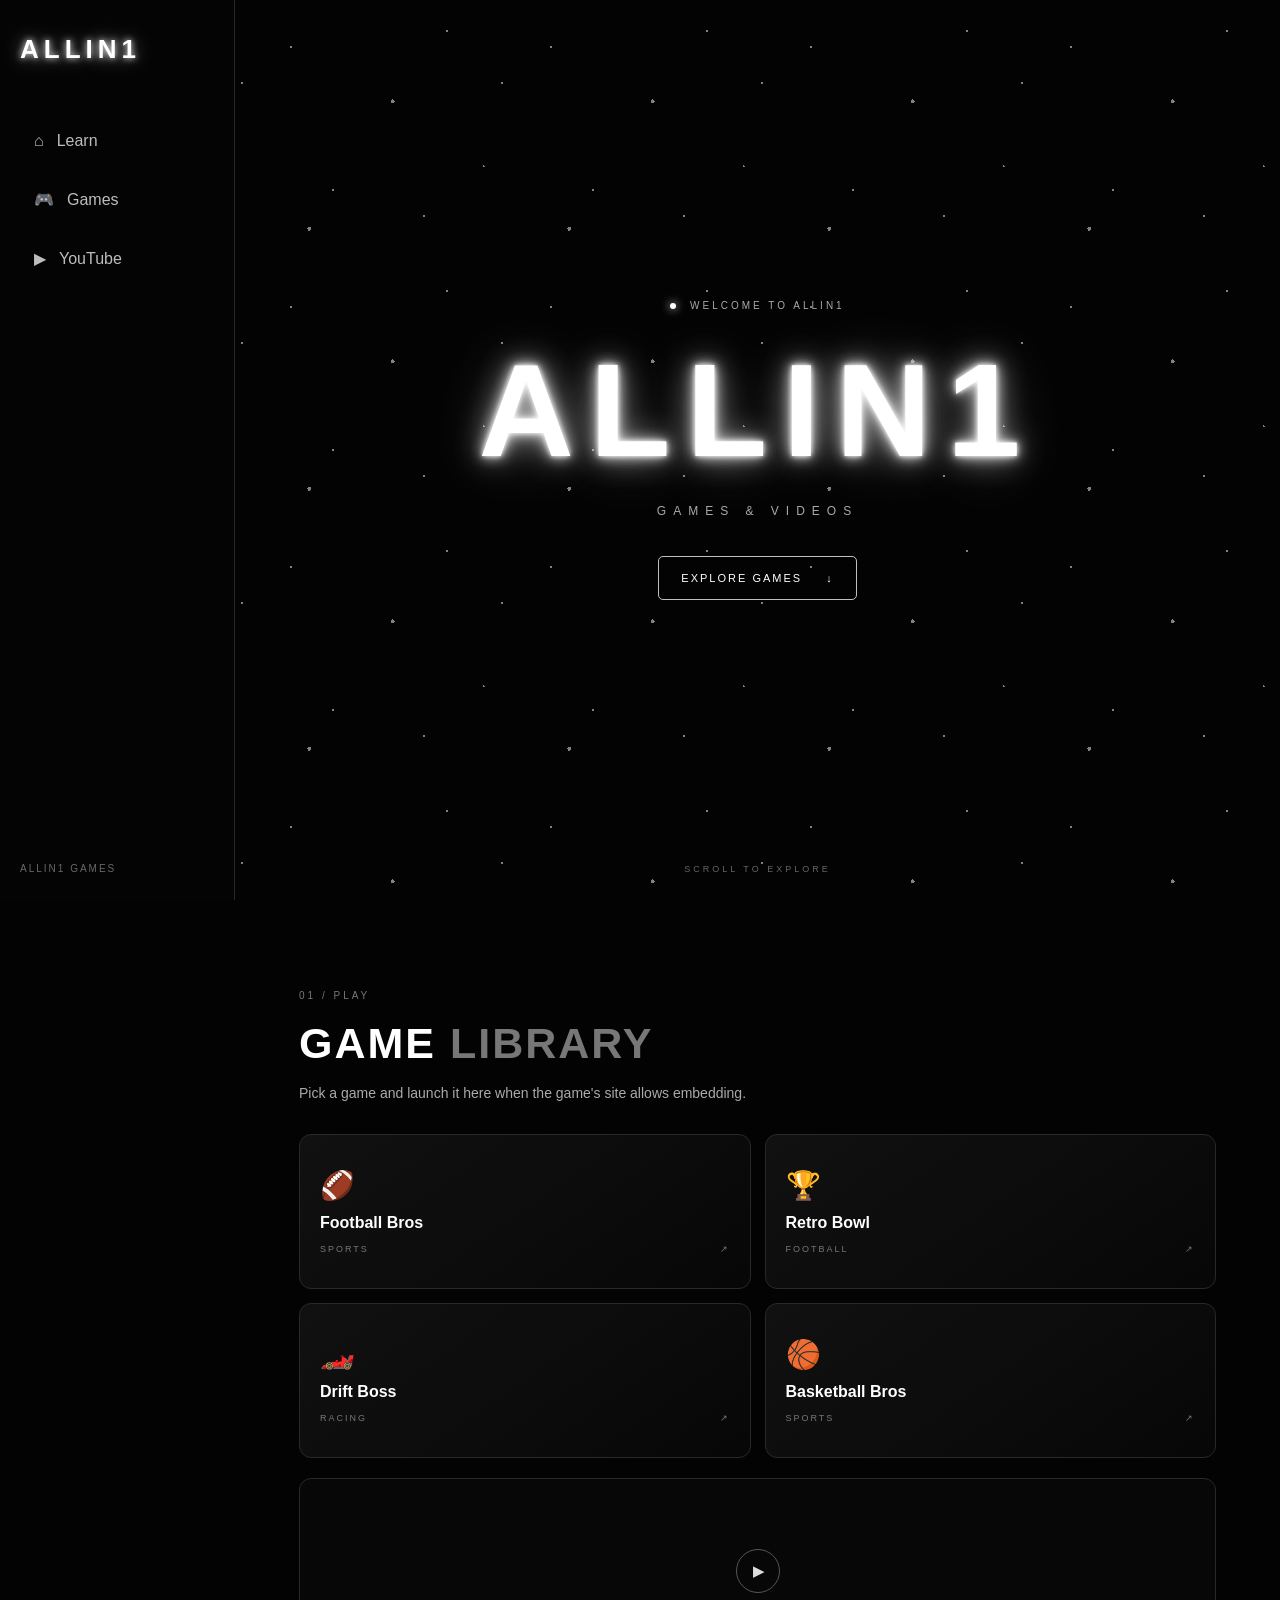
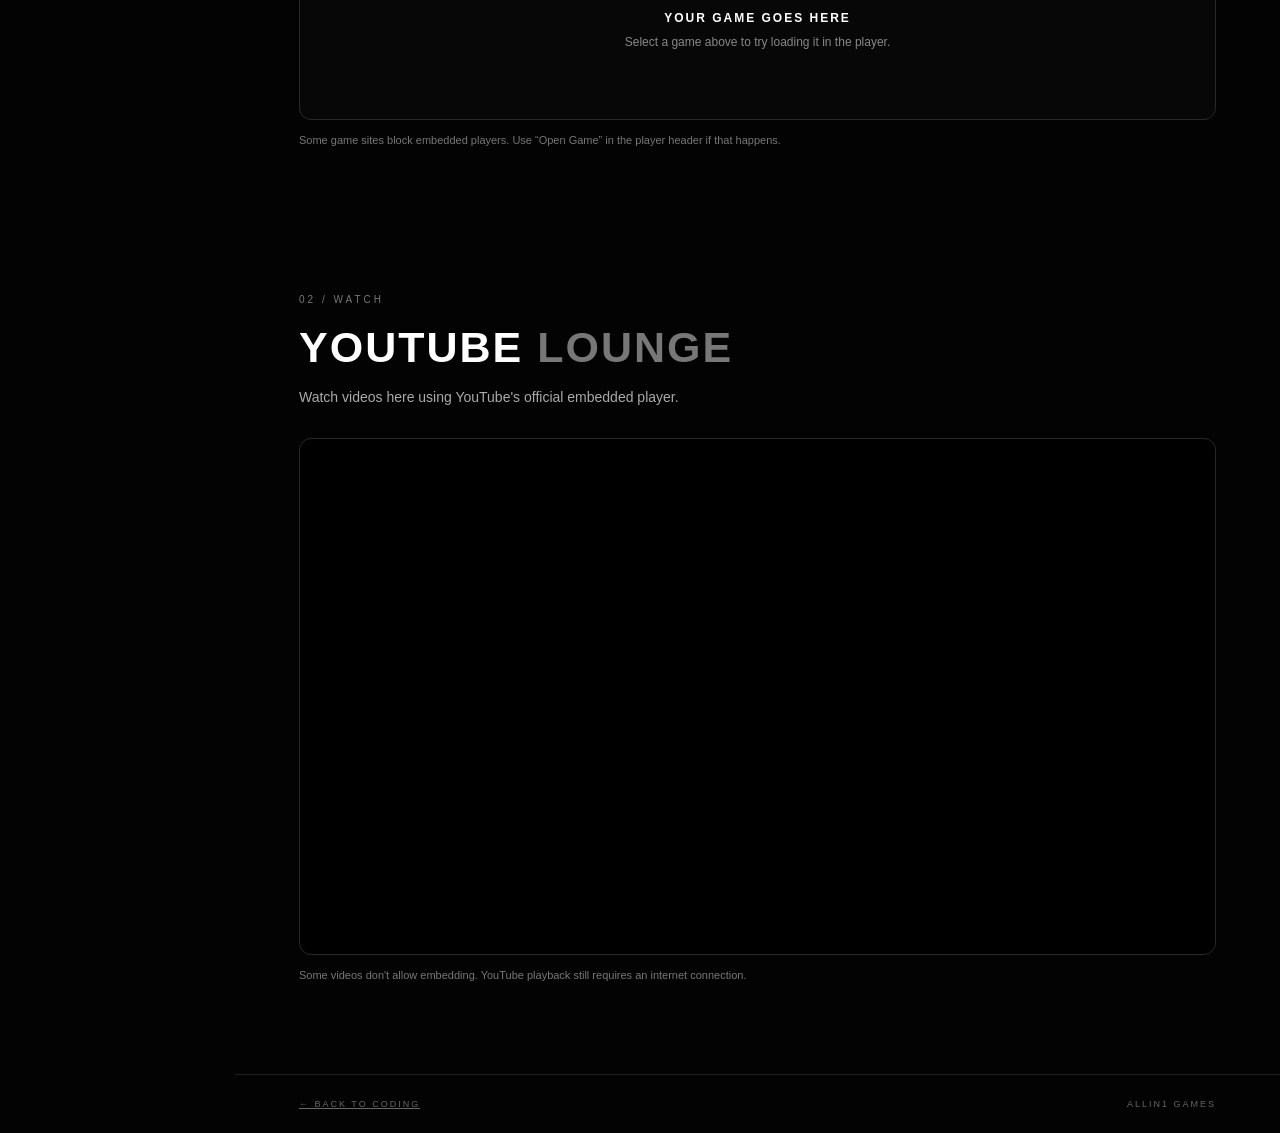
==== games.html @ b54f11da "Move game library to separate ALLIN1 page" ====
<!DOCTYPE html>
<html lang="en">
<head>
  <meta charset="UTF-8">
  <meta name="viewport" content="width=device-width, initial-scale=1">
  <meta name="theme-color" content="#030303">
  <title>ALLIN1 — Games</title>
  <link rel="stylesheet" href="./style.css">
</head>
<body>
  <div class="stars" aria-hidden="true"></div>
  <aside class="sidebar">
    <a class="sidebar-logo" href="./index.html" aria-label="ALLIN1 learning homepage">ALLIN1</a>
    <nav aria-label="Main navigation">
      <a href="./index.html">⌂ <span>Learn</span></a>
      <a href="#games">🎮 <span>Games</span></a>
      <a href="#youtube">▶ <span>YouTube</span></a>
    </nav>
    <p class="sidebar-note">ALLIN1 GAMES</p>
  </aside>

  <main id="home">
    <section class="hero">
      <div class="eyebrow"><span class="status-dot"></span> WELCOME TO ALLIN1</div>
      <h1>ALLIN1</h1>
      <p class="hero-subtitle">GAMES & VIDEOS</p>
      <a class="primary-button" href="#games">EXPLORE GAMES <span>↓</span></a>
      <div class="scroll-hint">SCROLL TO EXPLORE</div>
    </section>

    <section id="games" class="content-section">
      <div class="section-kicker">01 / PLAY</div>
      <h2>GAME <span>LIBRARY</span></h2>
      <p class="section-description">Pick a game and launch it here when the game's site allows embedding.</p>
      <div class="game-grid">
        <button class="game-card" data-game="https://www.miniplay.com/embed/football-bros" data-name="Football Bros">
          <span class="game-icon">🏈</span><span class="game-name">Football Bros</span><span class="game-category">SPORTS <span>↗</span></span>
        </button>
        <button class="game-card" data-game="https://poki.com/en/g/retro-bowl" data-name="Retro Bowl">
          <span class="game-icon">🏆</span><span class="game-name">Retro Bowl</span><span class="game-category">FOOTBALL <span>↗</span></span>
        </button>
        <button class="game-card" data-game="https://driftboss.game/" data-name="Drift Boss">
          <span class="game-icon">🏎️</span><span class="game-name">Drift Boss</span><span class="game-category">RACING <span>↗</span></span>
        </button>
        <button class="game-card" data-game="https://basketball-bros.io/" data-name="Basketball Bros">
          <span class="game-icon">🏀</span><span class="game-name">Basketball Bros</span><span class="game-category">SPORTS <span>↗</span></span>
        </button>
      </div>
      <div id="game-player" class="game-player">
        <div class="player-placeholder"><span class="play-symbol">▶</span><h3>YOUR GAME GOES HERE</h3><p>Select a game above to try loading it in the player.</p></div>
      </div>
      <p class="small-note">Some game sites block embedded players. Use “Open Game” in the player header if that happens.</p>
    </section>

    <section id="youtube" class="content-section youtube-section">
      <div class="section-kicker">02 / WATCH</div>
      <h2>YOUTUBE <span>LOUNGE</span></h2>
      <p class="section-description">Watch videos here using YouTube's official embedded player.</p>
      <div class="video-player">
        <iframe src="https://www.youtube-nocookie.com/embed/jfKfPfyJRdk" title="YouTube video player" loading="lazy" allow="accelerometer; autoplay; clipboard-write; encrypted-media; gyroscope; picture-in-picture; web-share" referrerpolicy="strict-origin-when-cross-origin" allowfullscreen></iframe>
      </div>
      <p class="small-note">Some videos don't allow embedding. YouTube playback still requires an internet connection.</p>
    </section>
    <footer><a class="footer-home-link" href="./index.html">← BACK TO CODING</a><span>ALLIN1 GAMES</span></footer>
  </main>
  <script src="./script.js"></script>
</body>
</html>
---- style.css ----
:root{color-scheme:dark;--bg:#030303;--panel:#0b0b0b;--line:rgba(255,255,255,.14);--muted:#a3a3a3;--white:#fff}
*{box-sizing:border-box;margin:0;padding:0}
html{scroll-behavior:smooth;scroll-padding-top:24px}
body{min-height:100vh;background:var(--bg);color:var(--white);font-family:Arial,Helvetica,sans-serif;overflow-x:hidden}
a{color:inherit}
.stars{position:fixed;inset:0;z-index:0;pointer-events:none;opacity:.5;background-image:radial-gradient(1px 1px at 12% 18%,#fff 99%,transparent),radial-gradient(1px 1px at 28% 73%,#fff 99%,transparent),radial-gradient(2px 2px at 51% 39%,#fff 99%,transparent),radial-gradient(1px 1px at 72% 12%,#fff 99%,transparent),radial-gradient(1px 1px at 86% 64%,#fff 99%,transparent),radial-gradient(2px 2px at 19% 88%,#fff 99%,transparent),radial-gradient(1px 1px at 93% 32%,#fff 99%,transparent),radial-gradient(1px 1px at 63% 83%,#fff 99%,transparent);background-size:260px 260px}
.sidebar{position:fixed;inset:0 auto 0 0;width:235px;padding:30px 20px;background:rgba(5,5,5,.92);border-right:1px solid var(--line);z-index:5;backdrop-filter:blur(12px)}
.sidebar-logo{display:inline-block;font-size:26px;font-weight:900;letter-spacing:5px;text-decoration:none;text-shadow:0 0 7px #fff,0 0 20px rgba(255,255,255,.55);margin:4px 0 52px}
.sidebar nav{display:grid;gap:10px}
.sidebar nav a{display:flex;gap:13px;align-items:center;padding:14px 13px;color:#bdbdbd;text-decoration:none;border:1px solid transparent;border-radius:9px;transition:.2s}
.sidebar nav a:hover,.sidebar nav a:focus-visible{color:#fff;background:rgba(255,255,255,.06);border-color:var(--line);box-shadow:0 0 18px rgba(255,255,255,.06);outline:none}
.sidebar-note{position:absolute;bottom:26px;color:#686868;font-size:10px;letter-spacing:2px}
main{position:relative;z-index:1;margin-left:235px;min-height:100vh}
.hero{min-height:100vh;display:flex;flex-direction:column;align-items:center;justify-content:center;text-align:center;padding:70px 24px;position:relative}
.eyebrow,.section-kicker{font-size:10px;letter-spacing:3px;color:#aaa}
.status-dot{display:inline-block;width:6px;height:6px;border-radius:50%;background:#fff;box-shadow:0 0 10px #fff;margin-right:8px}
.hero h1{margin:24px 0 0;font-size:clamp(58px,11vw,132px);font-weight:900;letter-spacing:clamp(5px,1.5vw,16px);text-shadow:0 0 5px #fff,0 0 14px #fff,0 0 32px rgba(255,255,255,.65),0 0 65px rgba(255,255,255,.28);animation:glow 3s ease-in-out infinite alternate}
.hero-subtitle{margin-top:18px;color:#aaa;font-size:12px;letter-spacing:clamp(3px,.6vw,7px)}
.primary-button{margin-top:38px;display:inline-flex;align-items:center;gap:24px;padding:15px 22px;border:1px solid rgba(255,255,255,.75);border-radius:5px;text-decoration:none;font-size:11px;letter-spacing:2px;transition:.2s}
.primary-button:hover{background:#fff;color:#000;box-shadow:0 0 24px rgba(255,255,255,.25)}
.scroll-hint{position:absolute;bottom:26px;color:#666;font-size:9px;letter-spacing:3px}
.content-section{max-width:1250px;margin:0 auto;padding:90px clamp(22px,5vw,70px);scroll-margin-top:20px}
.section-kicker{margin-bottom:18px;color:#777}
.content-section h2{font-size:clamp(28px,4vw,43px);letter-spacing:2px;margin-bottom:14px}
.content-section h2 span{color:#777}
.section-description{color:#aaa;line-height:1.7;margin-bottom:28px;font-size:14px}
.game-grid{display:grid;grid-template-columns:repeat(2,minmax(0,1fr));gap:14px;margin-bottom:20px}
.game-card{margin:0;min-height:155px;display:flex;flex-direction:column;align-items:flex-start;justify-content:center;gap:12px;padding:20px;background:linear-gradient(145deg,#111,#070707);border:1px solid #292929;border-radius:12px;color:#fff;text-align:left;letter-spacing:0;transition:transform .2s,border-color .2s,box-shadow .2s}
.game-card:hover{transform:translateY(-3px);background:#101010;color:#fff;border-color:#aaa;box-shadow:0 0 22px rgba(255,255,255,.08)}
.game-icon{font-size:28px}
.game-name{font-size:16px;font-weight:700}
.game-category{display:flex;width:100%;justify-content:space-between;color:#777;font-size:9px;letter-spacing:2px}
.game-player{min-height:240px;overflow:hidden;border:1px solid #292929;border-radius:12px;background:#070707}
.player-placeholder{min-height:240px;display:flex;flex-direction:column;justify-content:center;align-items:center;text-align:center;padding:25px}
.play-symbol{display:grid;place-items:center;width:44px;height:44px;border:1px solid #555;border-radius:50%;font-size:15px;margin-bottom:18px;padding-left:3px;color:#ddd}
.player-placeholder h3{font-size:12px;letter-spacing:2px}
.player-placeholder p{color:#888;font-size:12px;margin-top:10px}
.player-header{display:flex;justify-content:space-between;align-items:center;gap:12px;padding:14px 16px;border-bottom:1px solid #292929}
.player-header h3{font-size:14px}
.player-header a{font-size:12px;color:#fff;text-decoration:none;border:1px solid #444;padding:8px 10px;border-radius:5px}
.player-header a:hover{border-color:#fff}
.game-player iframe{display:block;width:100%;height:600px;border:0;background:#000}
.small-note{font-size:11px;line-height:1.6;color:#777;margin-top:12px}
.youtube-section{padding-top:55px}
.video-player{overflow:hidden;border:1px solid #292929;border-radius:12px;background:#000}
.video-player iframe{display:block;width:100%;aspect-ratio:16/9;border:0}
footer{display:flex;justify-content:space-between;gap:20px;padding:24px clamp(22px,5vw,70px);border-top:1px solid #202020;color:#666;font-size:9px;letter-spacing:2px}
footer span:first-child{color:#ddd;font-weight:900}
@keyframes glow{from{text-shadow:0 0 5px #fff,0 0 14px rgba(255,255,255,.8)}to{text-shadow:0 0 8px #fff,0 0 28px #fff,0 0 55px rgba(255,255,255,.55)}}
@media(max-width:760px){.sidebar{position:relative;width:100%;height:auto;padding:16px 18px;border-right:0;border-bottom:1px solid var(--line)}.sidebar-logo{font-size:22px;margin:0 0 15px}.sidebar nav{display:flex;flex-wrap:wrap;gap:6px}.sidebar nav a{padding:10px 12px;font-size:13px}.sidebar-note{display:none}main{margin-left:0}.hero{min-height:75vh}.content-section{padding-top:65px;padding-bottom:65px}.game-player iframe{height:430px}}
@media(max-width:420px){.game-grid{grid-template-columns:1fr}.game-card{min-height:125px}.hero-subtitle{line-height:1.8}footer{flex-direction:column}}
@media(prefers-reduced-motion:reduce){*,*::before,*::after{scroll-behavior:auto!important;animation:none!important;transition:none!important}}
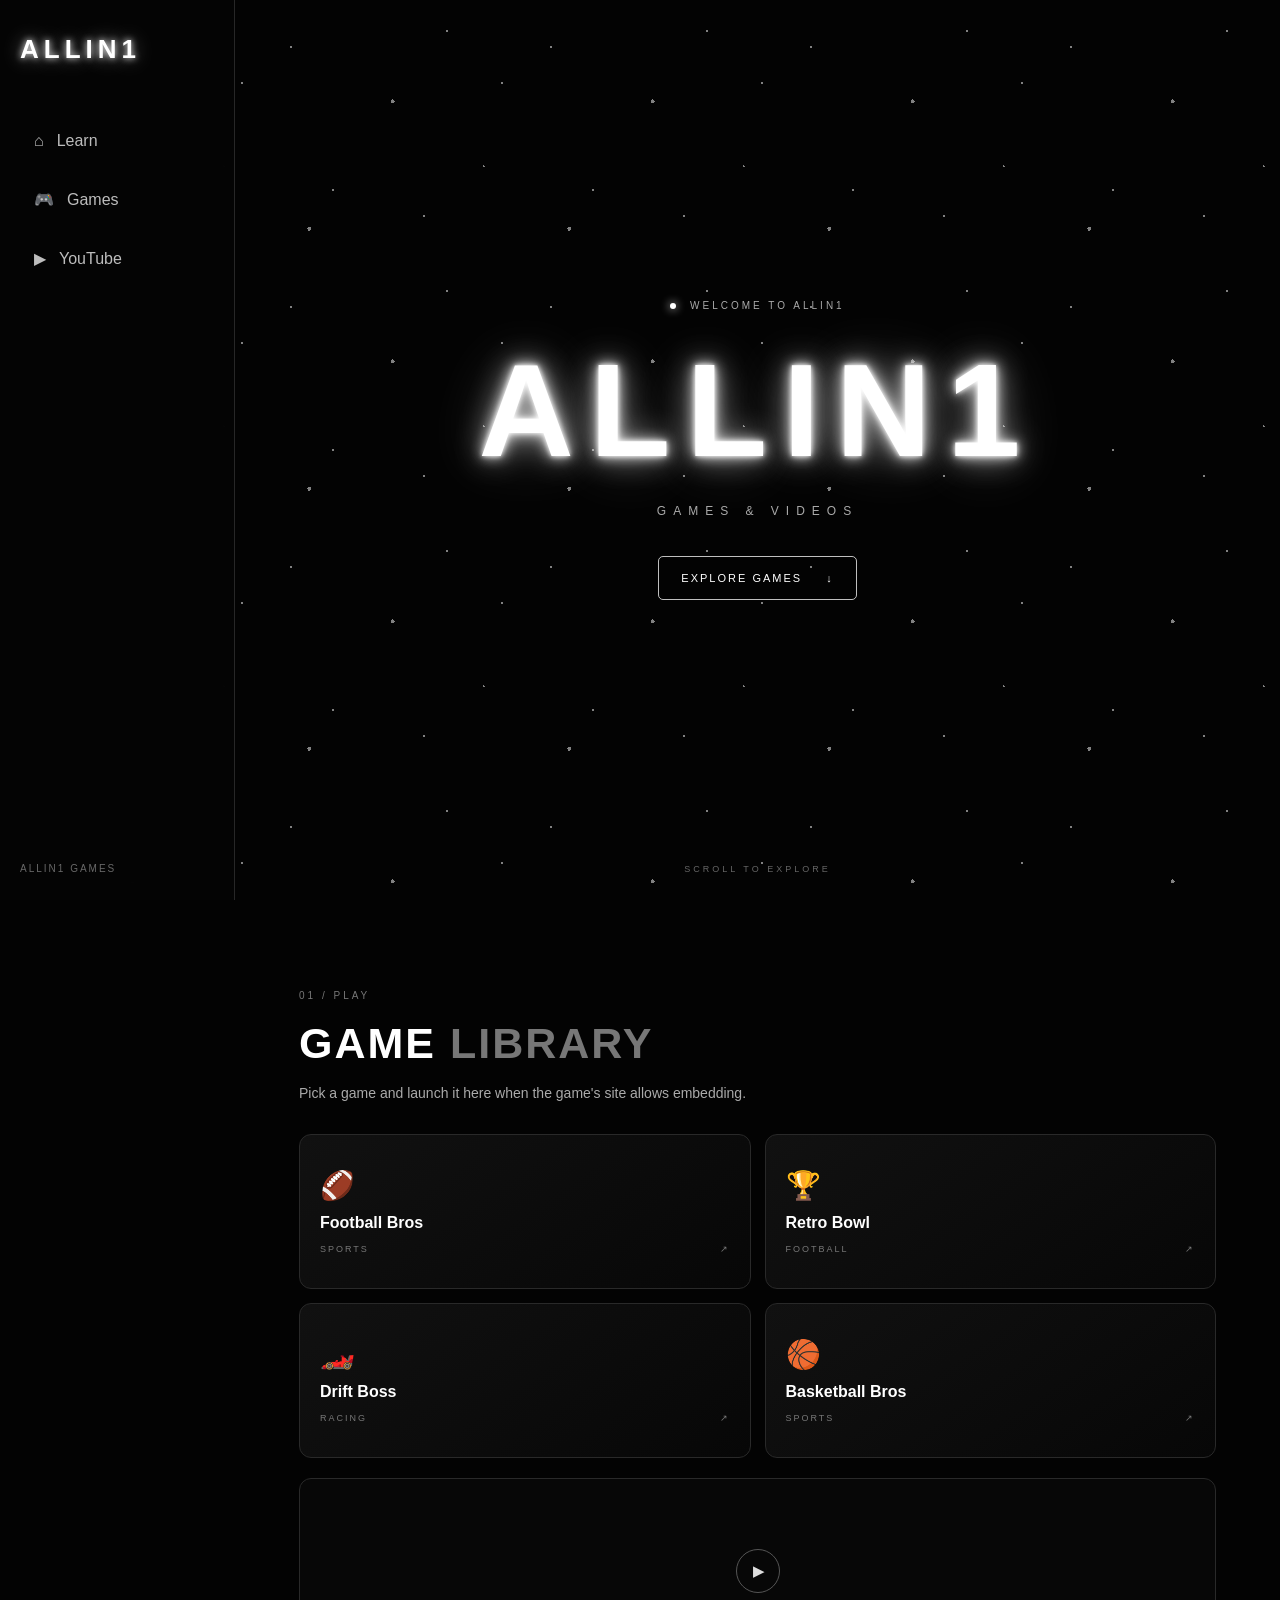
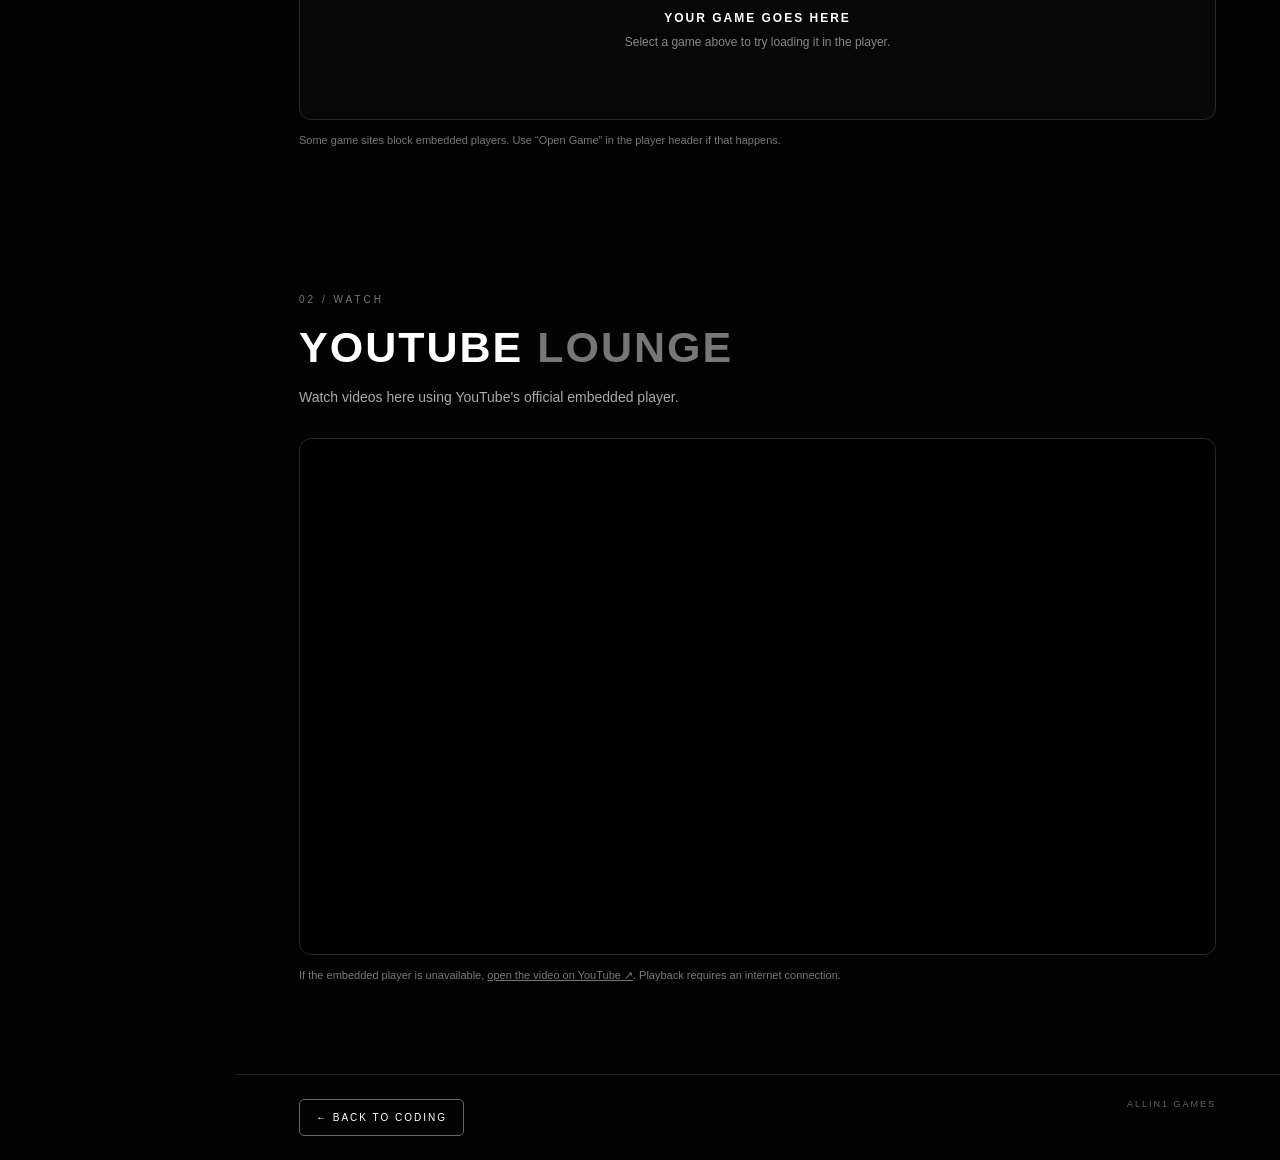
==== commit f4b0520a: "Fix unavailable YouTube live stream embed" ====
--- a/games.html
+++ b/games.html
@@ -57,9 +57,9 @@
       <h2>YOUTUBE <span>LOUNGE</span></h2>
       <p class="section-description">Watch videos here using YouTube's official embedded player.</p>
       <div class="video-player">
-        <iframe src="https://www.youtube-nocookie.com/embed/jfKfPfyJRdk" title="YouTube video player" loading="lazy" allow="accelerometer; autoplay; clipboard-write; encrypted-media; gyroscope; picture-in-picture; web-share" referrerpolicy="strict-origin-when-cross-origin" allowfullscreen></iframe>
+        <iframe src="https://www.youtube-nocookie.com/embed/M7lc1UVf-VE" title="YouTube embedded player demo" loading="lazy" allow="accelerometer; autoplay; clipboard-write; encrypted-media; gyroscope; picture-in-picture; web-share" referrerpolicy="strict-origin-when-cross-origin" allowfullscreen></iframe>
       </div>
-      <p class="small-note">Some videos don't allow embedding. YouTube playback still requires an internet connection.</p>
+      <p class="small-note">If the embedded player is unavailable, <a href="https://www.youtube.com/watch?v=M7lc1UVf-VE" target="_blank" rel="noopener noreferrer">open the video on YouTube ↗</a>. Playback requires an internet connection.</p>
     </section>
     <footer><a class="footer-home-link" href="./index.html">← BACK TO CODING</a><span>ALLIN1 GAMES</span></footer>
   </main>
--- a/style.css
+++ b/style.css
@@ -50,3 +50,28 @@
 @media(max-width:760px){.sidebar{position:relative;width:100%;height:auto;padding:16px 18px;border-right:0;border-bottom:1px solid var(--line)}.sidebar-logo{font-size:22px;margin:0 0 15px}.sidebar nav{display:flex;flex-wrap:wrap;gap:6px}.sidebar nav a{padding:10px 12px;font-size:13px}.sidebar-note{display:none}main{margin-left:0}.hero{min-height:75vh}.content-section{padding-top:65px;padding-bottom:65px}.game-player iframe{height:430px}}
 @media(max-width:420px){.game-grid{grid-template-columns:1fr}.game-card{min-height:125px}.hero-subtitle{line-height:1.8}footer{flex-direction:column}}
 @media(prefers-reduced-motion:reduce){*,*::before,*::after{scroll-behavior:auto!important;animation:none!important;transition:none!important}}
+
+
+/* Coding information homepage */
+.learning-page main{margin-left:0}
+.learning-hero{min-height:92vh}
+.learning-hero h1{letter-spacing:clamp(6px,2vw,20px)}
+.learning-content{max-width:1120px}
+.coding-cards{display:grid;grid-template-columns:repeat(3,minmax(0,1fr));gap:16px}
+.coding-card{padding:25px 22px;background:linear-gradient(145deg,rgba(20,20,20,.96),rgba(5,5,5,.96));border:1px solid #292929;border-radius:12px;min-width:0}
+.coding-icon{font-size:29px;color:#fff;text-shadow:0 0 14px rgba(255,255,255,.5);margin-bottom:20px}
+.card-label{font-size:9px;letter-spacing:2px;color:#777;margin-bottom:9px}
+.coding-card h3{font-size:23px;letter-spacing:2px;margin-bottom:12px}
+.coding-card p,.simple-steps p,.fact-panel p{font-size:13px;line-height:1.8;color:#aaa}
+.coding-card pre{white-space:pre-wrap;overflow-wrap:anywhere;margin-top:18px;padding:13px;background:#030303;border:1px solid #242424;border-radius:7px;color:#e9e9e9;font-size:12px;line-height:1.7}
+.simple-steps{display:grid;gap:0;border-top:1px solid #292929}
+.simple-steps>div{display:flex;align-items:center;gap:22px;padding:20px 4px;border-bottom:1px solid #292929}
+.step-number{font-size:11px;letter-spacing:2px;color:#777}
+.simple-steps strong{color:#fff}
+.fact-panel{display:flex;gap:18px;align-items:flex-start;margin-top:26px;padding:23px;border:1px solid #292929;border-radius:10px;background:rgba(255,255,255,.025)}
+.fact-mark{color:#fff;font-size:20px;text-shadow:0 0 12px #fff}
+.learning-footer{display:flex;align-items:center;justify-content:space-between;gap:20px;padding:28px clamp(22px,5vw,70px);border-top:1px solid #202020;color:#777;font-size:9px;letter-spacing:2px}
+.footer-home-link{display:inline-block;color:#fff;text-decoration:none;border:1px solid #666;border-radius:5px;padding:12px 16px;font-size:10px;letter-spacing:2px;transition:.2s}
+.footer-home-link:hover,.footer-home-link:focus-visible{background:#fff;color:#000;outline:none;box-shadow:0 0 20px rgba(255,255,255,.18)}
+@media(max-width:850px){.coding-cards{grid-template-columns:1fr}.coding-card{padding:22px}.learning-hero{min-height:80vh}}
+@media(prefers-reduced-motion:reduce){.hero h1{animation:none}}
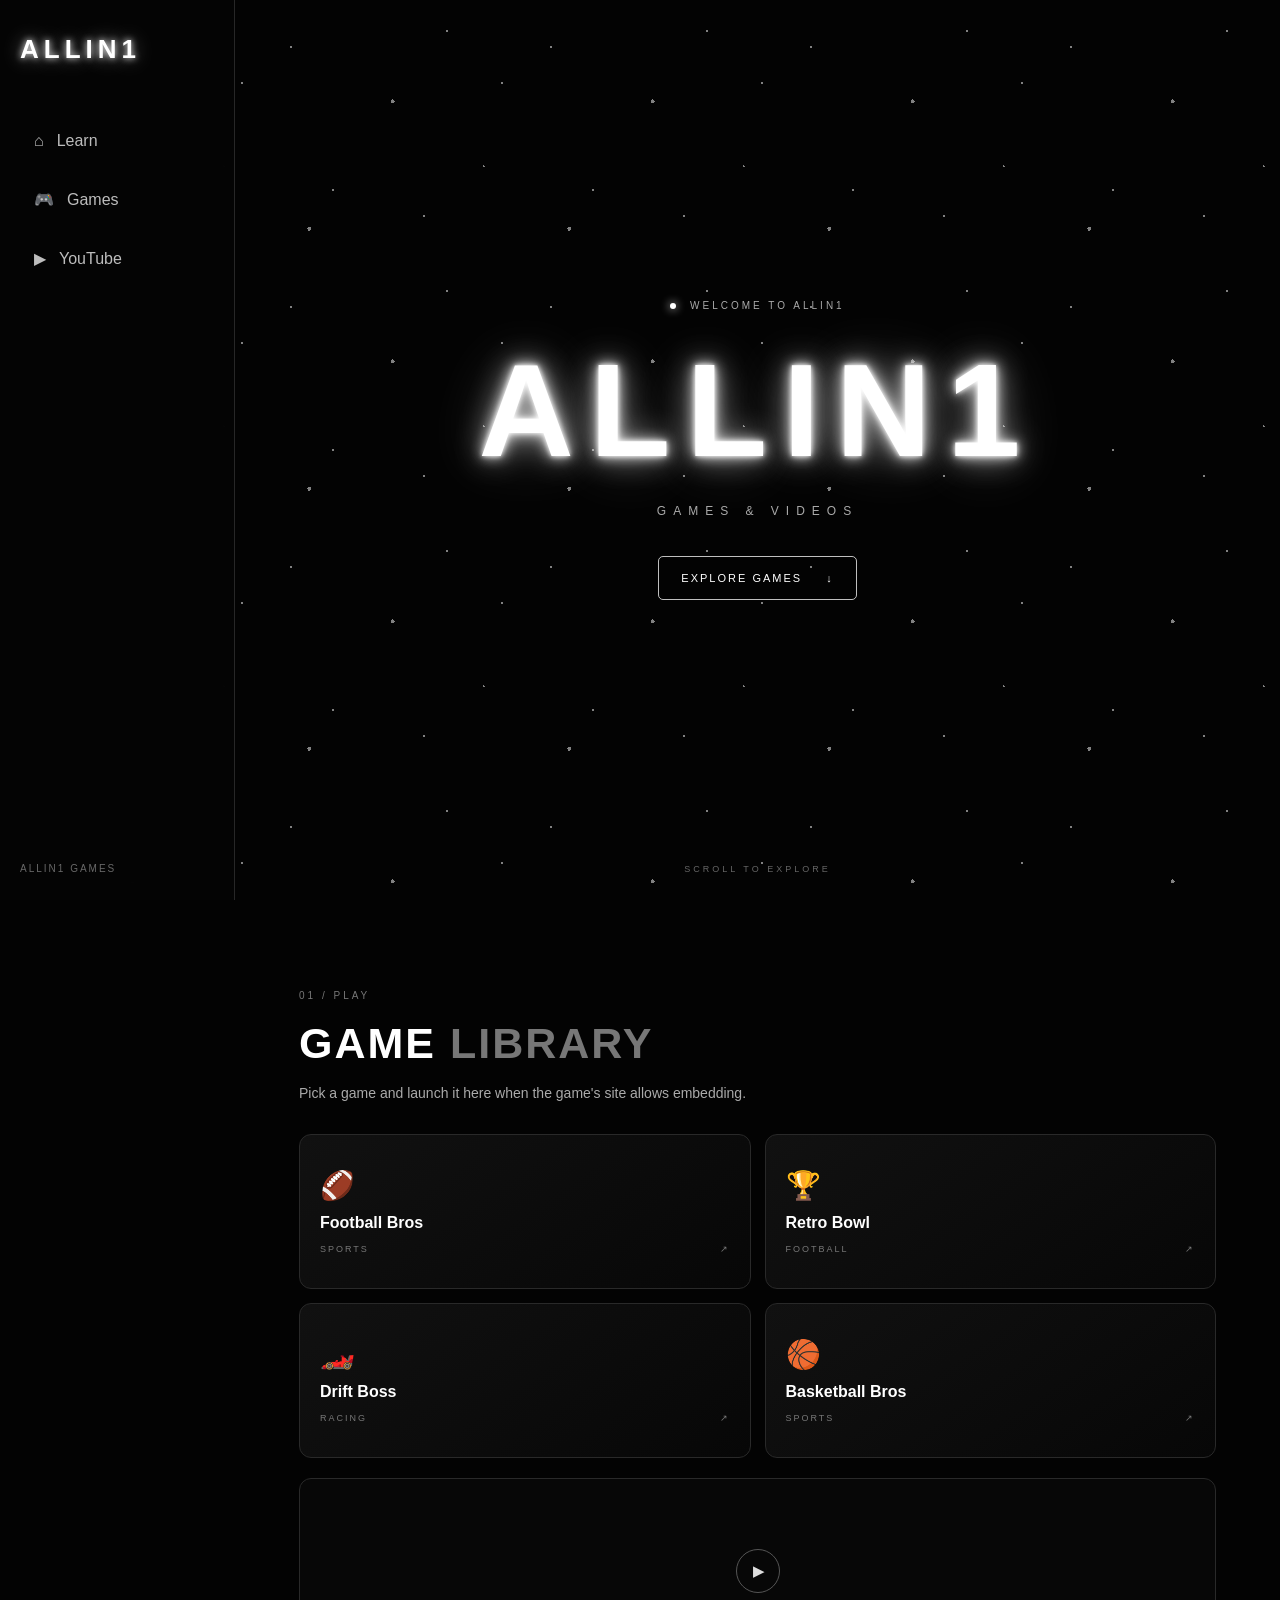
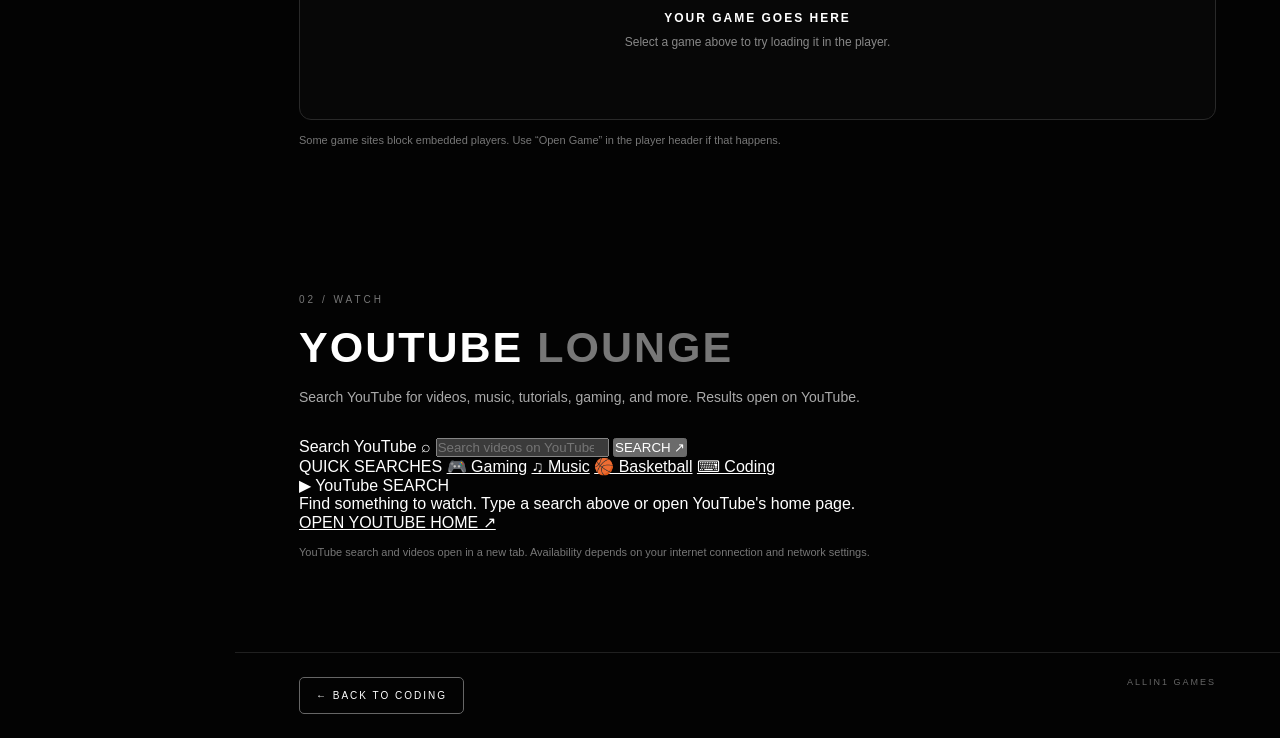
==== commit e2553390: "Replace single video with YouTube search lounge" ====
--- a/games.html
+++ b/games.html
@@ -55,11 +55,26 @@
     <section id="youtube" class="content-section youtube-section">
       <div class="section-kicker">02 / WATCH</div>
       <h2>YOUTUBE <span>LOUNGE</span></h2>
-      <p class="section-description">Watch videos here using YouTube's official embedded player.</p>
-      <div class="video-player">
-        <iframe src="https://www.youtube-nocookie.com/embed/M7lc1UVf-VE" title="YouTube embedded player demo" loading="lazy" allow="accelerometer; autoplay; clipboard-write; encrypted-media; gyroscope; picture-in-picture; web-share" referrerpolicy="strict-origin-when-cross-origin" allowfullscreen></iframe>
+      <p class="section-description">Search YouTube for videos, music, tutorials, gaming, and more. Results open on YouTube.</p>
+      <form class="youtube-search" action="https://www.youtube.com/results" method="get" target="_blank" rel="noopener noreferrer">
+        <label class="sr-only" for="youtube-query">Search YouTube</label>
+        <span class="youtube-search-icon" aria-hidden="true">⌕</span>
+        <input id="youtube-query" type="search" name="search_query" placeholder="Search videos on YouTube..." required>
+        <button type="submit">SEARCH ↗</button>
+      </form>
+      <div class="youtube-shortcuts" aria-label="Popular YouTube searches">
+        <span>QUICK SEARCHES</span>
+        <a href="https://www.youtube.com/results?search_query=gaming" target="_blank" rel="noopener noreferrer">🎮 Gaming</a>
+        <a href="https://www.youtube.com/results?search_query=music" target="_blank" rel="noopener noreferrer">♫ Music</a>
+        <a href="https://www.youtube.com/results?search_query=basketball+highlights" target="_blank" rel="noopener noreferrer">🏀 Basketball</a>
+        <a href="https://www.youtube.com/results?search_query=coding+tutorials" target="_blank" rel="noopener noreferrer">⌨ Coding</a>
       </div>
-      <p class="small-note">If the embedded player is unavailable, <a href="https://www.youtube.com/watch?v=M7lc1UVf-VE" target="_blank" rel="noopener noreferrer">open the video on YouTube ↗</a>. Playback requires an internet connection.</p>
+      <div class="youtube-home-panel">
+        <div class="youtube-panel-logo"><span class="youtube-play">▶</span> YouTube <span class="youtube-panel-tag">SEARCH</span></div>
+        <p>Find something to watch. Type a search above or open YouTube's home page.</p>
+        <a class="youtube-open-link" href="https://www.youtube.com/" target="_blank" rel="noopener noreferrer">OPEN YOUTUBE HOME ↗</a>
+      </div>
+      <p class="small-note">YouTube search and videos open in a new tab. Availability depends on your internet connection and network settings.</p>
     </section>
     <footer><a class="footer-home-link" href="./index.html">← BACK TO CODING</a><span>ALLIN1 GAMES</span></footer>
   </main>
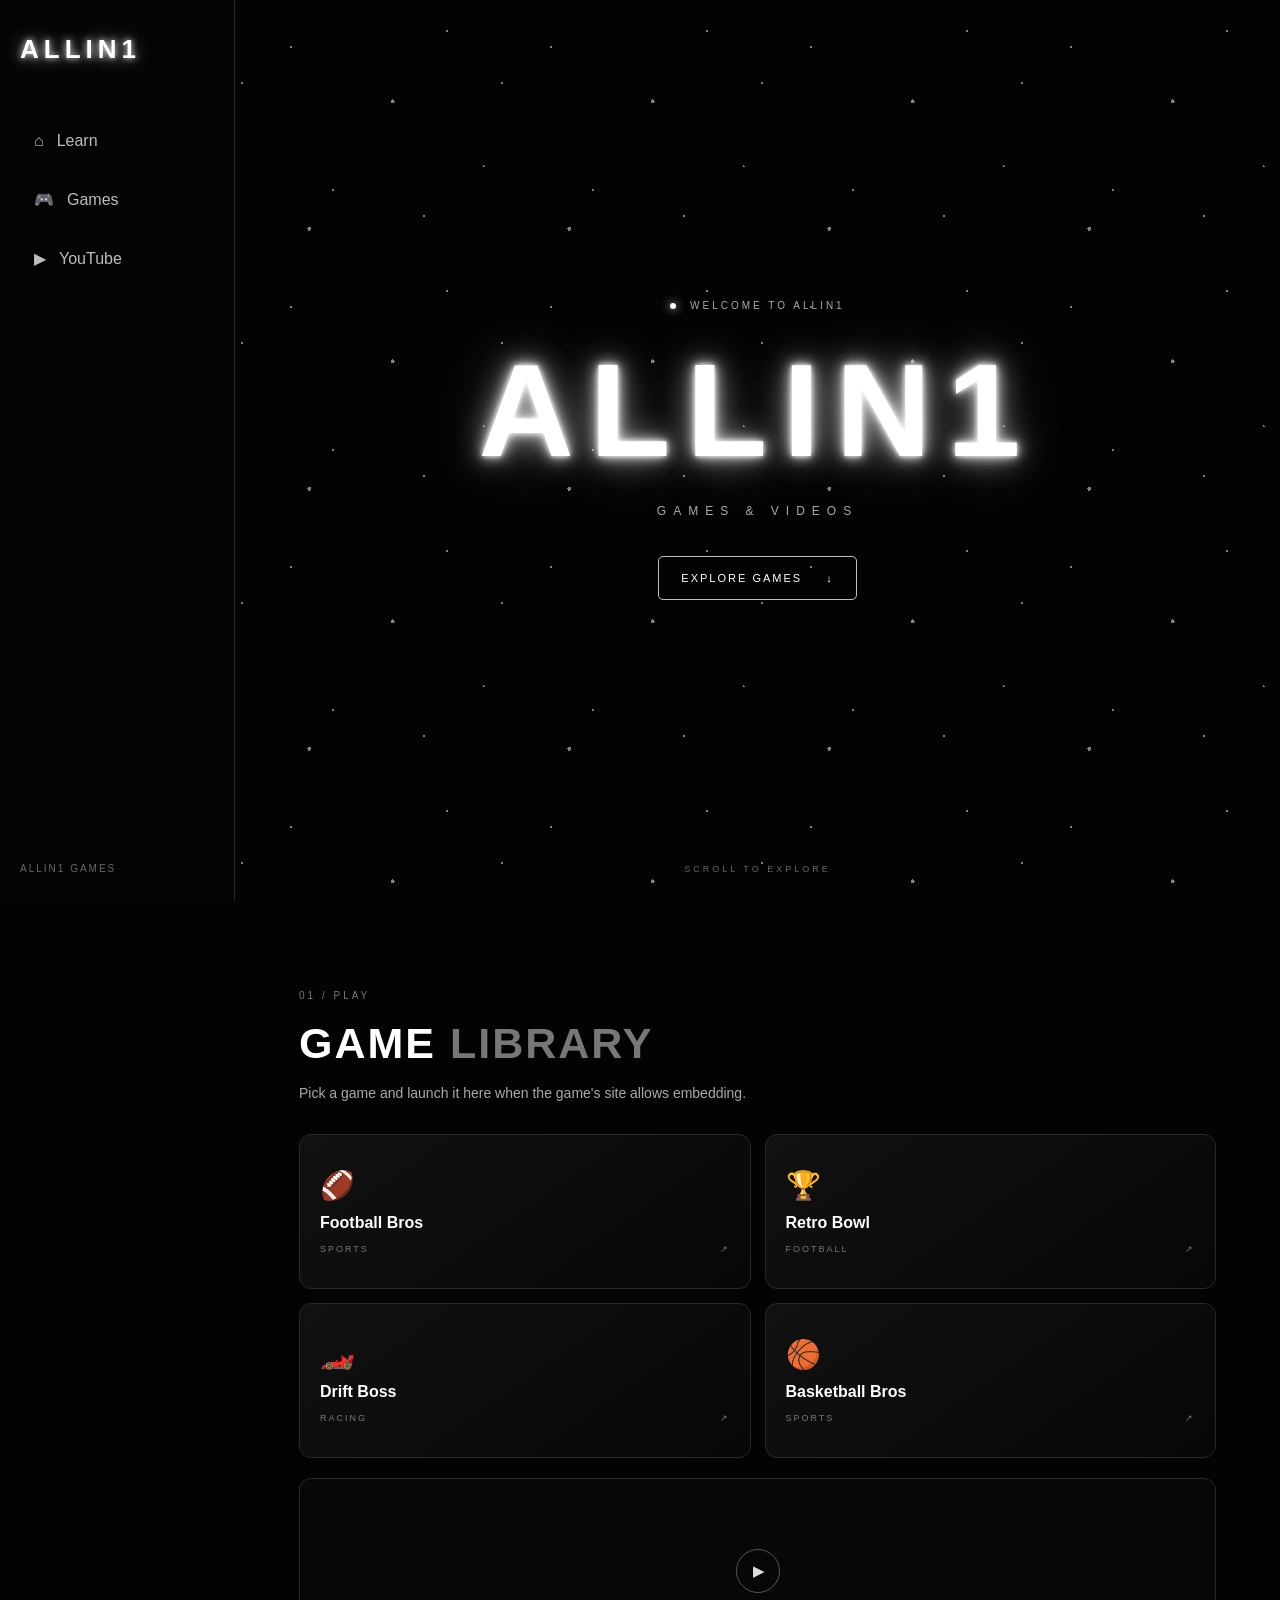
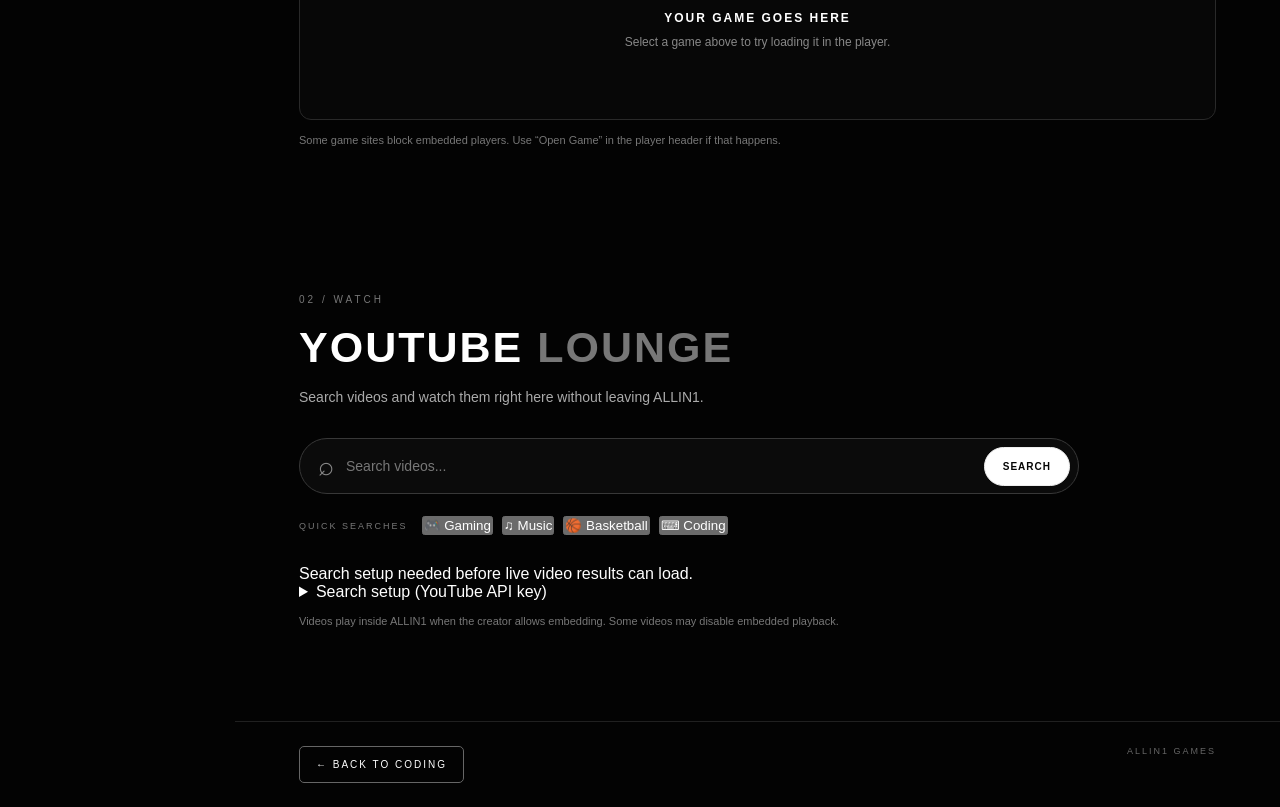
==== commit 834b0ee1: "Build in-page YouTube search and video player" ====
--- a/games.html
+++ b/games.html
@@ -55,26 +55,48 @@
     <section id="youtube" class="content-section youtube-section">
       <div class="section-kicker">02 / WATCH</div>
       <h2>YOUTUBE <span>LOUNGE</span></h2>
-      <p class="section-description">Search YouTube for videos, music, tutorials, gaming, and more. Results open on YouTube.</p>
-      <form class="youtube-search" action="https://www.youtube.com/results" method="get" target="_blank" rel="noopener noreferrer">
-        <label class="sr-only" for="youtube-query">Search YouTube</label>
+      <p class="section-description">Search videos and watch them right here without leaving ALLIN1.</p>
+
+      <form id="youtube-search-form" class="youtube-search">
+        <label class="sr-only" for="youtube-query">Search YouTube videos</label>
         <span class="youtube-search-icon" aria-hidden="true">⌕</span>
-        <input id="youtube-query" type="search" name="search_query" placeholder="Search videos on YouTube..." required>
-        <button type="submit">SEARCH ↗</button>
+        <input id="youtube-query" type="search" placeholder="Search videos..." autocomplete="off" required>
+        <button type="submit">SEARCH</button>
       </form>
-      <div class="youtube-shortcuts" aria-label="Popular YouTube searches">
+
+      <div class="youtube-shortcuts" aria-label="Quick video searches">
         <span>QUICK SEARCHES</span>
-        <a href="https://www.youtube.com/results?search_query=gaming" target="_blank" rel="noopener noreferrer">🎮 Gaming</a>
-        <a href="https://www.youtube.com/results?search_query=music" target="_blank" rel="noopener noreferrer">♫ Music</a>
-        <a href="https://www.youtube.com/results?search_query=basketball+highlights" target="_blank" rel="noopener noreferrer">🏀 Basketball</a>
-        <a href="https://www.youtube.com/results?search_query=coding+tutorials" target="_blank" rel="noopener noreferrer">⌨ Coding</a>
+        <button type="button" data-youtube-search="gaming">🎮 Gaming</button>
+        <button type="button" data-youtube-search="music">♫ Music</button>
+        <button type="button" data-youtube-search="basketball highlights">🏀 Basketball</button>
+        <button type="button" data-youtube-search="coding tutorials">⌨ Coding</button>
       </div>
-      <div class="youtube-home-panel">
-        <div class="youtube-panel-logo"><span class="youtube-play">▶</span> YouTube <span class="youtube-panel-tag">SEARCH</span></div>
-        <p>Find something to watch. Type a search above or open YouTube's home page.</p>
-        <a class="youtube-open-link" href="https://www.youtube.com/" target="_blank" rel="noopener noreferrer">OPEN YOUTUBE HOME ↗</a>
-      </div>
-      <p class="small-note">YouTube search and videos open in a new tab. Availability depends on your internet connection and network settings.</p>
+
+      <div id="youtube-status" class="youtube-status" role="status" aria-live="polite">Search setup needed before live video results can load.</div>
+      <div id="youtube-results" class="youtube-results"></div>
+
+      <section id="youtube-watch" class="youtube-watch" hidden aria-label="Video player">
+        <div class="youtube-watch-header">
+          <div><span class="youtube-panel-tag">NOW PLAYING</span><h3 id="youtube-watch-title">Select a video</h3></div>
+          <button id="youtube-back" class="youtube-back-button" type="button">← BACK TO RESULTS</button>
+        </div>
+        <div class="youtube-video-frame">
+          <iframe id="youtube-player" title="YouTube video player" allow="accelerometer; autoplay; clipboard-write; encrypted-media; gyroscope; picture-in-picture; web-share" referrerpolicy="strict-origin-when-cross-origin" allowfullscreen></iframe>
+        </div>
+      </section>
+
+      <details class="youtube-setup">
+        <summary>Search setup (YouTube API key)</summary>
+        <p>Live search needs a YouTube Data API key. Add your key here for this browser session only; it won't be written into the public website files.</p>
+        <form id="youtube-key-form" class="youtube-key-form">
+          <label class="sr-only" for="youtube-api-key">YouTube Data API key</label>
+          <input id="youtube-api-key" type="password" placeholder="Paste your YouTube API key" autocomplete="off" spellcheck="false">
+          <button type="submit">USE KEY</button>
+          <button id="youtube-clear-key" type="button" class="youtube-clear-key">CLEAR</button>
+        </form>
+        <p class="small-note">For safety, restrict the key to this site's HTTP referrer and enable only YouTube Data API v3 in Google Cloud. Never commit an unrestricted API key to GitHub.</p>
+      </details>
+      <p class="small-note">Videos play inside ALLIN1 when the creator allows embedding. Some videos may disable embedded playback.</p>
     </section>
     <footer><a class="footer-home-link" href="./index.html">← BACK TO CODING</a><span>ALLIN1 GAMES</span></footer>
   </main>
--- a/style.css
+++ b/style.css
@@ -75,3 +75,26 @@
 .footer-home-link:hover,.footer-home-link:focus-visible{background:#fff;color:#000;outline:none;box-shadow:0 0 20px rgba(255,255,255,.18)}
 @media(max-width:850px){.coding-cards{grid-template-columns:1fr}.coding-card{padding:22px}.learning-hero{min-height:80vh}}
 @media(prefers-reduced-motion:reduce){.hero h1{animation:none}}
+
+
+/* YouTube-style search lounge */
+.sr-only{position:absolute;width:1px;height:1px;padding:0;margin:-1px;overflow:hidden;clip:rect(0,0,0,0);white-space:nowrap;border:0}
+.youtube-search{display:flex;align-items:center;gap:12px;max-width:780px;margin:28px 0 22px;padding:7px 8px 7px 18px;border:1px solid #383838;border-radius:999px;background:#0b0b0b;transition:border-color .2s,box-shadow .2s}
+.youtube-search:focus-within{border-color:#aaa;box-shadow:0 0 22px rgba(255,255,255,.07)}
+.youtube-search-icon{font-size:27px;color:#888;line-height:1}
+.youtube-search input{flex:1;min-width:0;background:transparent;border:0;outline:0;color:#fff;font:inherit;font-size:14px;padding:12px 0}
+.youtube-search input::placeholder{color:#777}
+.youtube-search button{border:1px solid #eee;border-radius:999px;background:#fff;color:#050505;padding:13px 18px;font-size:10px;font-weight:800;letter-spacing:1px;cursor:pointer;white-space:nowrap}
+.youtube-search button:hover{box-shadow:0 0 18px rgba(255,255,255,.2)}
+.youtube-shortcuts{display:flex;flex-wrap:wrap;align-items:center;gap:9px;margin:22px 0 30px}
+.youtube-shortcuts>span{font-size:9px;letter-spacing:2px;color:#777;margin-right:5px}
+.youtube-shortcuts a{display:inline-block;padding:10px 14px;border:1px solid #292929;border-radius:999px;background:#0b0b0b;color:#ddd;text-decoration:none;font-size:12px;transition:.2s}
+.youtube-shortcuts a:hover{border-color:#aaa;background:#171717;color:#fff}
+.youtube-home-panel{max-width:780px;min-height:190px;display:flex;flex-direction:column;align-items:flex-start;justify-content:center;gap:14px;padding:25px 28px;border:1px solid #292929;border-radius:14px;background:radial-gradient(ellipse at top left,rgba(255,255,255,.07),transparent 65%),#080808}
+.youtube-panel-logo{display:flex;align-items:center;gap:10px;font-size:21px;font-weight:800;letter-spacing:-.5px}
+.youtube-play{display:grid;place-items:center;width:32px;height:23px;border-radius:7px;background:#fff;color:#000;font-size:12px}
+.youtube-panel-tag{font-size:9px;letter-spacing:2px;color:#888;border:1px solid #333;border-radius:4px;padding:5px 7px}
+.youtube-home-panel p{color:#999;font-size:13px;line-height:1.6}
+.youtube-open-link{display:inline-block;margin-top:3px;padding:12px 15px;border:1px solid #666;border-radius:6px;color:#fff;text-decoration:none;font-size:10px;letter-spacing:1.5px}
+.youtube-open-link:hover{background:#fff;color:#000}
+@media(max-width:500px){.youtube-search{gap:8px;padding-left:12px}.youtube-search button{padding:12px 10px;font-size:9px}.youtube-search input{font-size:12px}.youtube-shortcuts{gap:7px}.youtube-home-panel{padding:21px}}
